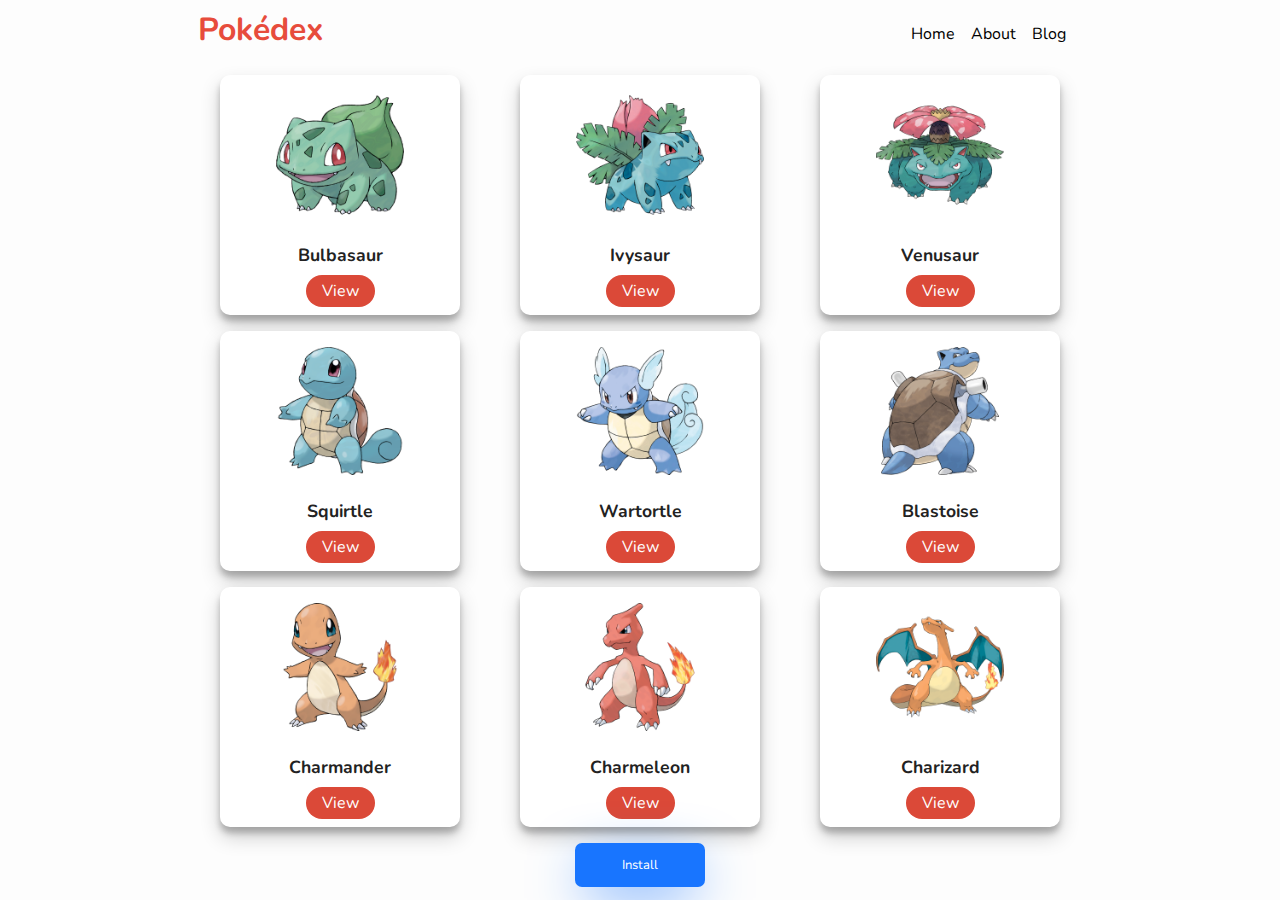
==== index.html @ cd4209a7 "adds pokedex PWA" ====
<html lang="en">
  <head>
    <meta charset="UTF-8" />
    <meta name="viewport" content="width=device-width, initial-scale=1.0" />
    <meta http-equiv="X-UA-Compatible" content="ie=edge" />
    <!-- NEEDS TO REFERENCE THE MANIFEST FILE -->
    <link rel="stylesheet" href="css/style.css" />
    <link rel="manifest" href="manifest.json" />
    <!-- GENERETED USING `npx pwa-asset-generator pwa.png icons` -->
    <link rel="apple-touch-icon" href="icons/apple-icon-180.png" />

    <meta name="apple-mobile-web-app-capable" content="yes" />
    <link rel="icon" type="image/x-icon" href="/images/favicon.ico" />
    <link
      rel="apple-touch-startup-image"
      href="icons/apple-splash-2048-2732.jpg"
      media="(device-width: 1024px) and (device-height: 1366px) and (-webkit-device-pixel-ratio: 2) and (orientation: portrait)"
    />
    <link
      rel="apple-touch-startup-image"
      href="icons/apple-splash-2732-2048.jpg"
      media="(device-width: 1024px) and (device-height: 1366px) and (-webkit-device-pixel-ratio: 2) and (orientation: landscape)"
    />
    <link
      rel="apple-touch-startup-image"
      href="icons/apple-splash-1668-2388.jpg"
      media="(device-width: 834px) and (device-height: 1194px) and (-webkit-device-pixel-ratio: 2) and (orientation: portrait)"
    />
    <link
      rel="apple-touch-startup-image"
      href="icons/apple-splash-2388-1668.jpg"
      media="(device-width: 834px) and (device-height: 1194px) and (-webkit-device-pixel-ratio: 2) and (orientation: landscape)"
    />
    <link
      rel="apple-touch-startup-image"
      href="icons/apple-splash-1536-2048.jpg"
      media="(device-width: 768px) and (device-height: 1024px) and (-webkit-device-pixel-ratio: 2) and (orientation: portrait)"
    />
    <link
      rel="apple-touch-startup-image"
      href="icons/apple-splash-2048-1536.jpg"
      media="(device-width: 768px) and (device-height: 1024px) and (-webkit-device-pixel-ratio: 2) and (orientation: landscape)"
    />
    <link
      rel="apple-touch-startup-image"
      href="icons/apple-splash-1668-2224.jpg"
      media="(device-width: 834px) and (device-height: 1112px) and (-webkit-device-pixel-ratio: 2) and (orientation: portrait)"
    />
    <link
      rel="apple-touch-startup-image"
      href="icons/apple-splash-2224-1668.jpg"
      media="(device-width: 834px) and (device-height: 1112px) and (-webkit-device-pixel-ratio: 2) and (orientation: landscape)"
    />
    <link
      rel="apple-touch-startup-image"
      href="icons/apple-splash-1620-2160.jpg"
      media="(device-width: 810px) and (device-height: 1080px) and (-webkit-device-pixel-ratio: 2) and (orientation: portrait)"
    />
    <link
      rel="apple-touch-startup-image"
      href="icons/apple-splash-2160-1620.jpg"
      media="(device-width: 810px) and (device-height: 1080px) and (-webkit-device-pixel-ratio: 2) and (orientation: landscape)"
    />
    <link
      rel="apple-touch-startup-image"
      href="icons/apple-splash-1284-2778.jpg"
      media="(device-width: 428px) and (device-height: 926px) and (-webkit-device-pixel-ratio: 3) and (orientation: portrait)"
    />
    <link
      rel="apple-touch-startup-image"
      href="icons/apple-splash-2778-1284.jpg"
      media="(device-width: 428px) and (device-height: 926px) and (-webkit-device-pixel-ratio: 3) and (orientation: landscape)"
    />
    <link
      rel="apple-touch-startup-image"
      href="icons/apple-splash-1170-2532.jpg"
      media="(device-width: 390px) and (device-height: 844px) and (-webkit-device-pixel-ratio: 3) and (orientation: portrait)"
    />
    <link
      rel="apple-touch-startup-image"
      href="icons/apple-splash-2532-1170.jpg"
      media="(device-width: 390px) and (device-height: 844px) and (-webkit-device-pixel-ratio: 3) and (orientation: landscape)"
    />
    <link
      rel="apple-touch-startup-image"
      href="icons/apple-splash-1125-2436.jpg"
      media="(device-width: 375px) and (device-height: 812px) and (-webkit-device-pixel-ratio: 3) and (orientation: portrait)"
    />
    <link
      rel="apple-touch-startup-image"
      href="icons/apple-splash-2436-1125.jpg"
      media="(device-width: 375px) and (device-height: 812px) and (-webkit-device-pixel-ratio: 3) and (orientation: landscape)"
    />
    <link
      rel="apple-touch-startup-image"
      href="icons/apple-splash-1242-2688.jpg"
      media="(device-width: 414px) and (device-height: 896px) and (-webkit-device-pixel-ratio: 3) and (orientation: portrait)"
    />
    <link
      rel="apple-touch-startup-image"
      href="icons/apple-splash-2688-1242.jpg"
      media="(device-width: 414px) and (device-height: 896px) and (-webkit-device-pixel-ratio: 3) and (orientation: landscape)"
    />
    <link
      rel="apple-touch-startup-image"
      href="icons/apple-splash-828-1792.jpg"
      media="(device-width: 414px) and (device-height: 896px) and (-webkit-device-pixel-ratio: 2) and (orientation: portrait)"
    />
    <link
      rel="apple-touch-startup-image"
      href="icons/apple-splash-1792-828.jpg"
      media="(device-width: 414px) and (device-height: 896px) and (-webkit-device-pixel-ratio: 2) and (orientation: landscape)"
    />
    <link
      rel="apple-touch-startup-image"
      href="icons/apple-splash-1242-2208.jpg"
      media="(device-width: 414px) and (device-height: 736px) and (-webkit-device-pixel-ratio: 3) and (orientation: portrait)"
    />
    <link
      rel="apple-touch-startup-image"
      href="icons/apple-splash-2208-1242.jpg"
      media="(device-width: 414px) and (device-height: 736px) and (-webkit-device-pixel-ratio: 3) and (orientation: landscape)"
    />
    <link
      rel="apple-touch-startup-image"
      href="icons/apple-splash-750-1334.jpg"
      media="(device-width: 375px) and (device-height: 667px) and (-webkit-device-pixel-ratio: 2) and (orientation: portrait)"
    />
    <link
      rel="apple-touch-startup-image"
      href="icons/apple-splash-1334-750.jpg"
      media="(device-width: 375px) and (device-height: 667px) and (-webkit-device-pixel-ratio: 2) and (orientation: landscape)"
    />
    <link
      rel="apple-touch-startup-image"
      href="icons/apple-splash-640-1136.jpg"
      media="(device-width: 320px) and (device-height: 568px) and (-webkit-device-pixel-ratio: 2) and (orientation: portrait)"
    />
    <link
      rel="apple-touch-startup-image"
      href="icons/apple-splash-1136-640.jpg"
      media="(device-width: 320px) and (device-height: 568px) and (-webkit-device-pixel-ratio: 2) and (orientation: landscape)"
    />
    <!-- ios support -->
    <link rel="apple-touch-icon" href="images/icons/icon-72x72.png" />
    <link rel="apple-touch-icon" href="images/icons/icon-96x96.png" />
    <link rel="apple-touch-icon" href="images/icons/icon-128x128.png" />
    <link rel="apple-touch-icon" href="images/icons/icon-144x144.png" />
    <link rel="apple-touch-icon" href="images/icons/icon-152x152.png" />
    <link rel="apple-touch-icon" href="images/icons/icon-192x192.png" />
    <link rel="apple-touch-icon" href="images/icons/icon-384x384.png" />
    <link rel="apple-touch-icon" href="images/icons/icon-512x512.png" />
    <meta name="apple-mobile-web-app-status-bar" content="#db4938" />
    <meta name="theme-color" content="#db4938" />
    <title>Pokédex PWA</title>
  </head>
  <body>
    <main>
      <nav>
        <h1>Pokédex</h1>
        <ul>
          <li>Home</li>
          <li>About</li>
          <li>Blog</li>
        </ul>
      </nav>
      <div class="container"></div>
      <button class="button" style="vertical-align: middle" id="installApp">
        <span>Install</span>
      </button>
    </main>
    <script src="js/app.js"></script>
    <script>
      // ? Check if service worker is supported
      // ? If yes, then register on load
      if ('serviceWorker' in navigator) {
        window.addEventListener('load', function () {
          navigator.serviceWorker
            .register('/service-worker.js')
            .then((res) => console.log('service worker registered'))
            .catch((err) => console.log('service worker not registered', err))
        })
      }
    </script>
  </body>
</html>
---- css/style.css ----
@import url('https://fonts.googleapis.com/css?family=Nunito:400,700&display=swap');
* {
  margin: 0;
  padding: 0;
  box-sizing: border-box;
}
body {
  background: #fdfdfd;
  font-family: 'Nunito', sans-serif;
  font-size: 1rem;
}
main {
  max-width: 900px;
  margin: auto;
  padding: 0.5rem;
  text-align: center;
}
nav {
  display: flex;
  justify-content: space-between;
  align-items: center;
}
ul {
  list-style: none;
  display: flex;
  align-items: center;
}

li {
  margin-right: 1rem;
}
h1 {
  color: #e74c3c;
  margin-bottom: 0.5rem;
}

/* From uiverse.io by @Custyyyy */
.button {
  display: inline-block;
  border-radius: 7px;
  border: none;
  background: #1875ff;
  color: white;
  font-family: inherit;
  text-align: center;
  font-size: 13px;
  box-shadow: 0px 14px 56px -11px #1875ff;
  width: 10em;
  padding: 1em;
  transition: all 0.4s;
  cursor: pointer;
}

.button span {
  cursor: pointer;
  display: inline-block;
  position: relative;
  transition: 0.4s;
}

.button span:after {
  content: 'for free';
  position: absolute;
  opacity: 0;
  top: 0;
  right: -20px;
  transition: 0.7s;
}

.button:hover span {
  padding-right: 3.55em;
}

.button:hover span:after {
  opacity: 4;
  right: 0;
}

/* Several Cards in grid display */

.container {
  display: flex;
  flex-wrap: wrap;
  gap: 1rem;
  margin: auto;
  padding: 1rem 0;
}
.card {
  display: flex;
  align-items: center;
  flex-direction: column;
  width: clamp(10rem, 30%, 240px);
  height: 15rem;
  background: #fff;
  box-shadow: 0 10px 20px rgba(0, 0, 0, 0.19), 0 6px 6px rgba(0, 0, 0, 0.23);
  border-radius: 10px;
  margin: auto;
  overflow: hidden;
  transition: all 0.3s ease-in-out;
  cursor: pointer;
}
.card:hover {
  transform: scale(1.09);
  border: 1px solid pink;
}
.card--avatar {
  width: 100%;
  height: 10rem;
  object-fit: contain;
  padding: 16px;
}
.card--title {
  color: #222;
  font-weight: 700;
  text-transform: capitalize;
  font-size: 1.1rem;
  margin-top: 0.5rem;
}
.card--link {
  text-decoration: none;
  background: #db4938;
  color: #fff;
  padding: 0.3rem 1rem;
  border-radius: 20px;
}
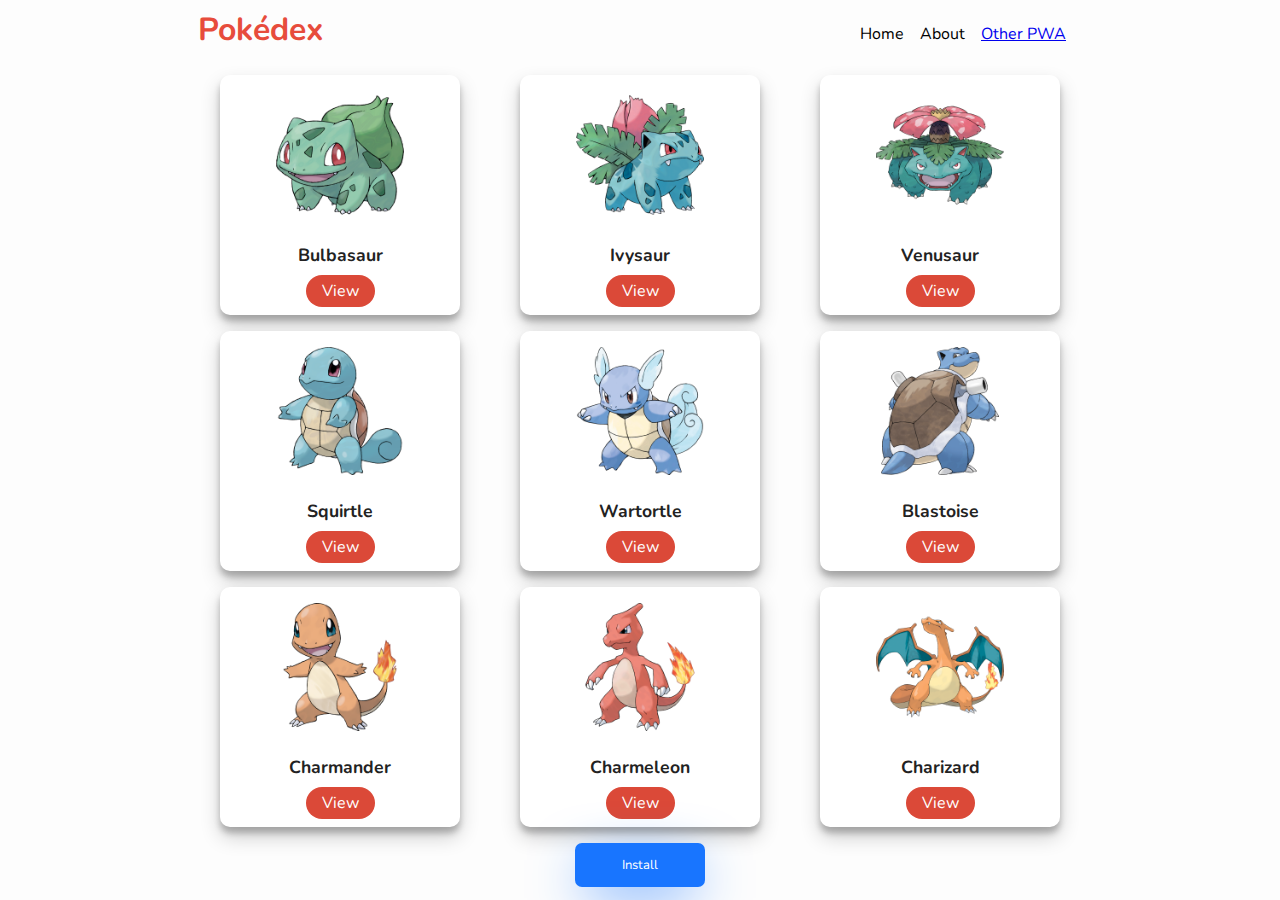
==== commit 443216d6: "adds js for awesome pwa" ====
--- a/index.html
+++ b/index.html
@@ -161,7 +161,7 @@
         <ul>
           <li>Home</li>
           <li>About</li>
-          <li>Blog</li>
+          <li><a href="/other-pwa.html">Other PWA</a></li>
         </ul>
       </nav>
       <div class="container"></div>
